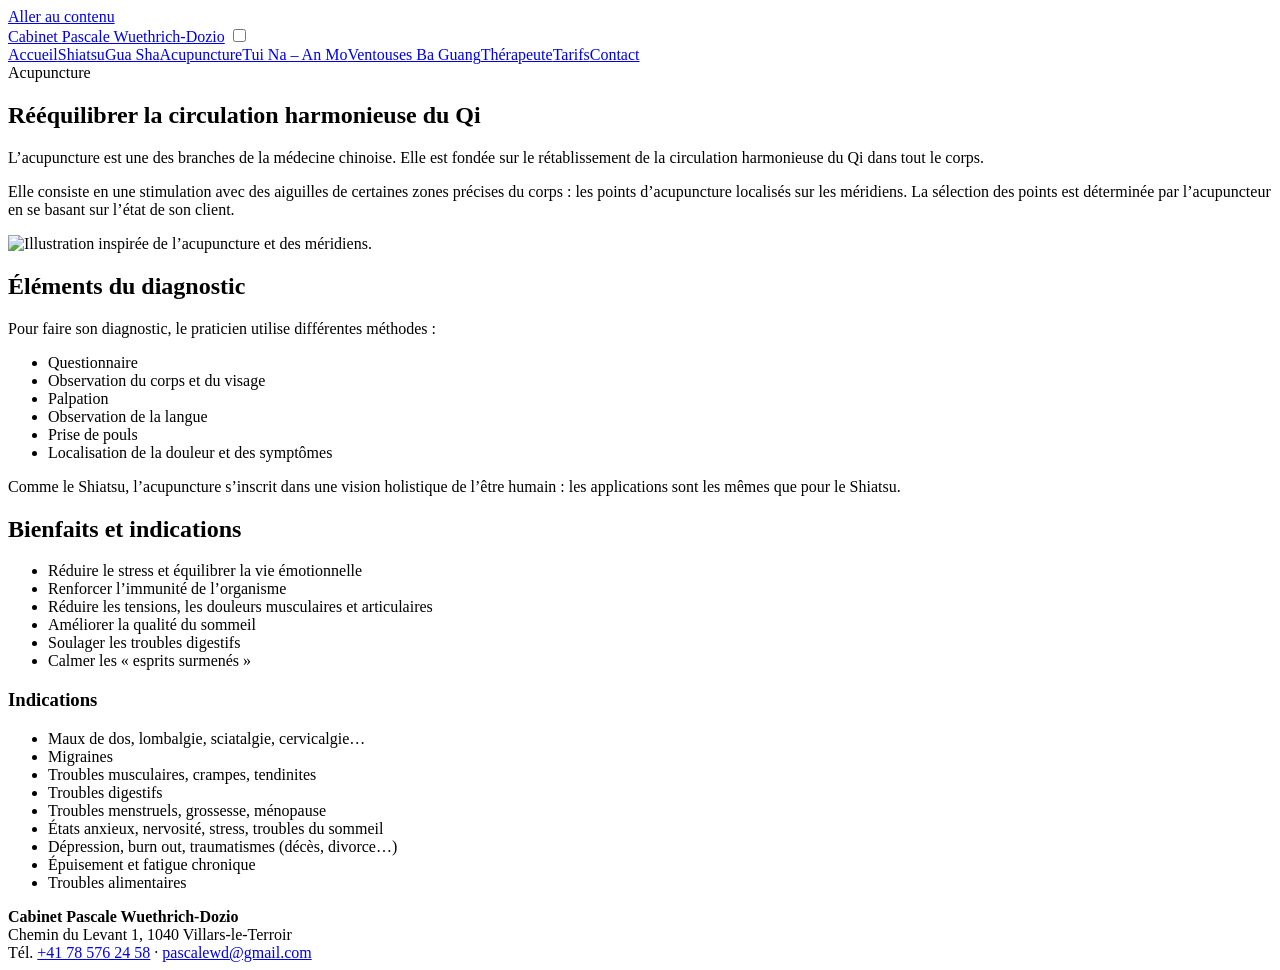
==== acupuncture.html @ 0ac2036c "Add files via upload" ====
<!DOCTYPE html>
<html lang="fr">
<head>
    <meta charset="UTF-8">
    <meta name="viewport" content="width=device-width, initial-scale=1.0">
    <meta name="description" content="Acupuncture : harmoniser le Qi grâce aux méridiens">
    <title>Acupuncture · La Voie du Toucher</title>
    <link href="css/styles.css" rel="stylesheet" />
</head>
<body>
  
<a class="skip-link" href="#contenu">Aller au contenu</a>
<header class="site-header">
  <div class="container navbar">
    <a class="brand" href="index.html">Cabinet <span>Pascale Wuethrich-Dozio</span></a>
    <input type="checkbox" id="nav-toggle" class="nav-toggle" aria-label="Ouvrir le menu">
    <label for="nav-toggle" class="nav-toggle-label" aria-hidden="true"><span></span></label>
    <nav class="nav-menu" aria-label="Navigation principale">
      <a href="index.html" class="">Accueil</a><a href="shiatsu.html" class="">Shiatsu</a><a href="gua-sha.html" class="">Gua Sha</a><a href="acupuncture.html" class="active">Acupuncture</a><a href="tui-na.html" class="">Tui Na – An Mo</a><a href="ventouses.html" class="">Ventouses Ba Guang</a><a href="therapeute.html" class="">Thérapeute</a><a href="tarifs.html" class="">Tarifs</a><a href="contact.html" class="">Contact</a>
    </nav>
  </div>
</header>

  <main id="contenu">
    
<section class="page-banner">
  <div class="container two-col">
    <div class="card">
      <span class="eyebrow">Acupuncture</span>
      <h1>Rééquilibrer la circulation harmonieuse du Qi</h1>
      <p>L’acupuncture est une des branches de la médecine chinoise. Elle est fondée sur le rétablissement de la circulation harmonieuse du Qi dans tout le corps.</p>
      <p>Elle consiste en une stimulation avec des aiguilles de certaines zones précises du corps : les points d’acupuncture localisés sur les méridiens. La sélection des points est déterminée par l’acupuncteur en se basant sur l’état de son client.</p>
    </div>
    <div class="content-visual">
      <img src="images/acupuncture.svg" alt="Illustration inspirée de l’acupuncture et des méridiens.">
    </div>
  </div>
</section>
<section class="section">
  <div class="container two-col">
    <div class="card">
      <h2>Éléments du diagnostic</h2>
      <p>Pour faire son diagnostic, le praticien utilise différentes méthodes :</p>
      <ul>
        <li>Questionnaire</li>
        <li>Observation du corps et du visage</li>
        <li>Palpation</li>
        <li>Observation de la langue</li>
        <li>Prise de pouls</li>
        <li>Localisation de la douleur et des symptômes</li>
      </ul>
      <p>Comme le Shiatsu, l’acupuncture s’inscrit dans une vision holistique de l’être humain : les applications sont les mêmes que pour le Shiatsu.</p>
    </div>
    <div class="card">
      <h2>Bienfaits et indications</h2>
      <ul>
        <li>Réduire le stress et équilibrer la vie émotionnelle</li>
        <li>Renforcer l’immunité de l’organisme</li>
        <li>Réduire les tensions, les douleurs musculaires et articulaires</li>
        <li>Améliorer la qualité du sommeil</li>
        <li>Soulager les troubles digestifs</li>
        <li>Calmer les « esprits surmenés »</li>
      </ul>
      <h3>Indications</h3>
      <ul>
        <li>Maux de dos, lombalgie, sciatalgie, cervicalgie…</li>
        <li>Migraines</li>
        <li>Troubles musculaires, crampes, tendinites</li>
        <li>Troubles digestifs</li>
        <li>Troubles menstruels, grossesse, ménopause</li>
        <li>États anxieux, nervosité, stress, troubles du sommeil</li>
        <li>Dépression, burn out, traumatismes (décès, divorce…)</li>
        <li>Épuisement et fatigue chronique</li>
        <li>Troubles alimentaires</li>
      </ul>
    </div>
  </div>
</section>

  </main>
  
<footer class="site-footer">
  <div class="container">
    <div class="footer-card card small-card">
      <div>
        <strong>Cabinet Pascale Wuethrich-Dozio</strong><br>
        Chemin du Levant 1, 1040 Villars-le-Terroir<br>
        Tél. <a href="tel:+41785762458">+41 78 576 24 58</a> · <a href="mailto:pascalewd@gmail.com">pascalewd@gmail.com</a>
      </div>
      <!--<div class="badge">Site statique · HTML + CSS · Responsive</div>-->
    </div>
  </div>
</footer>

</body>
</html>
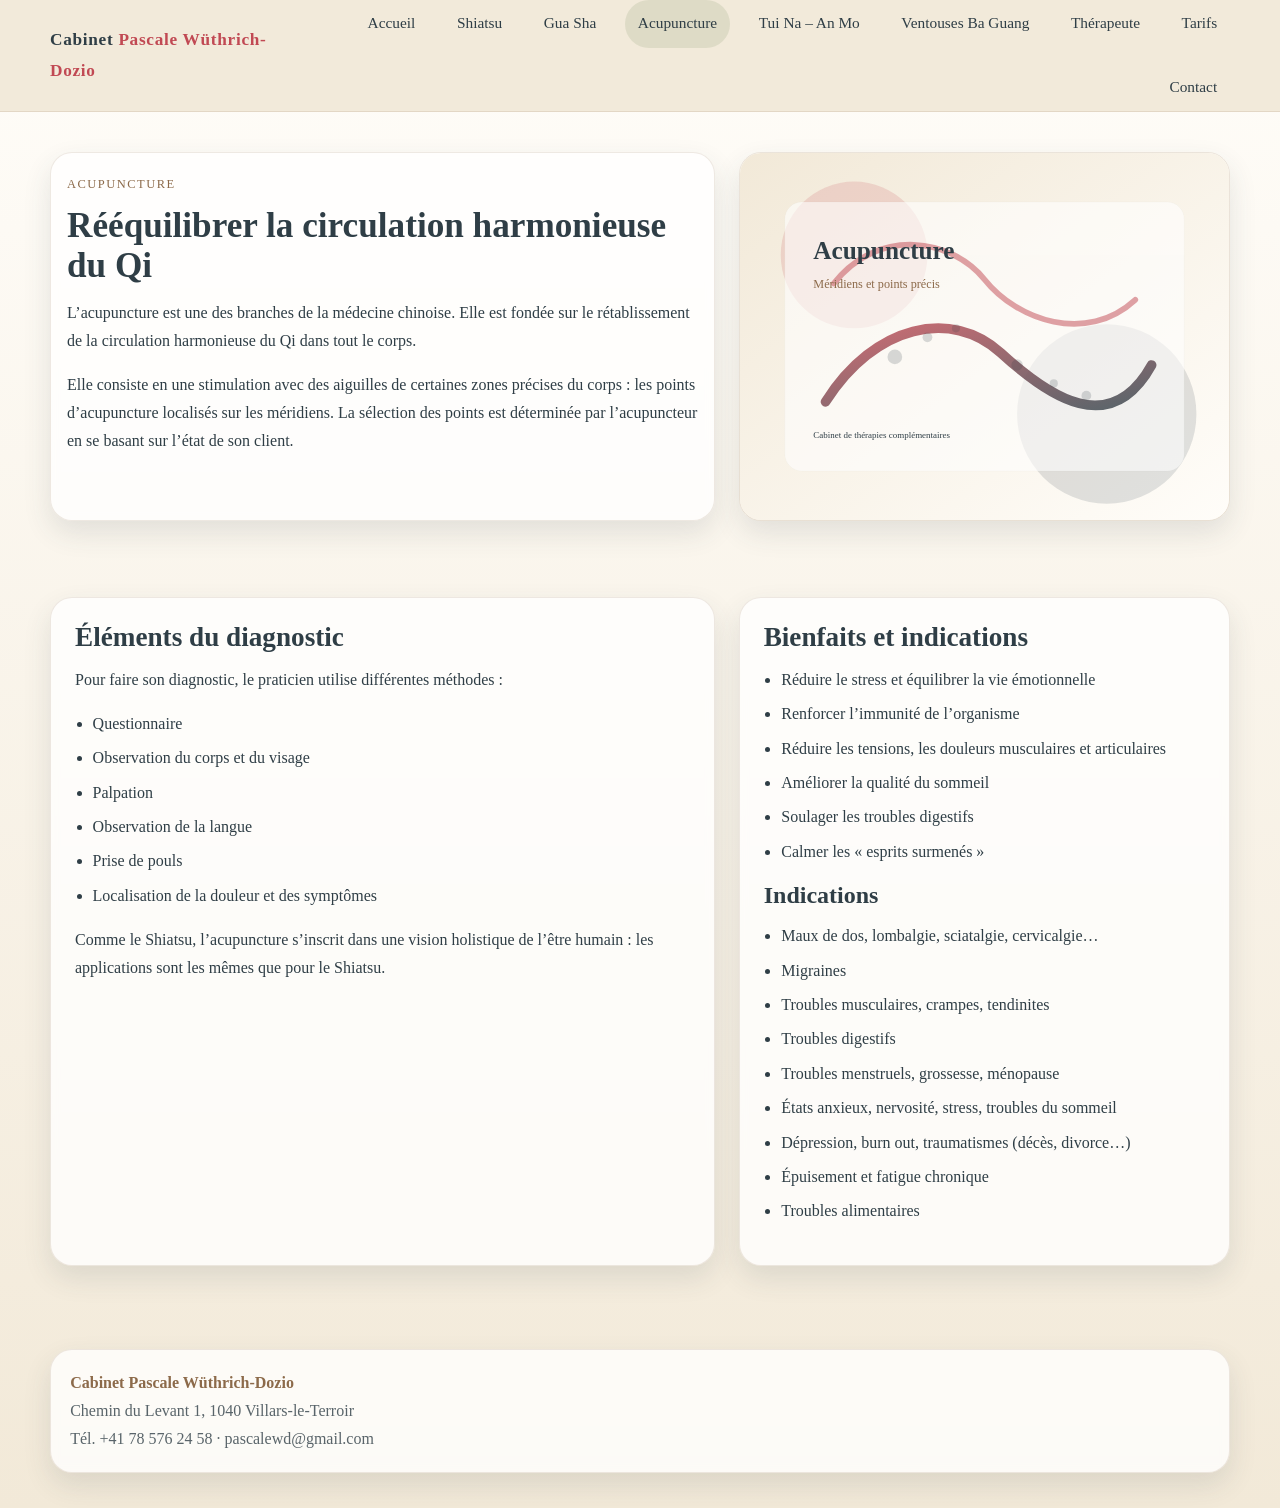
==== commit 0d8c8dd5: "Wüthrich and css change Wuethrich to Wüthrich change css H1 and H2 with comments" ====
--- a/acupuncture.html
+++ b/acupuncture.html
@@ -12,7 +12,7 @@
 <a class="skip-link" href="#contenu">Aller au contenu</a>
 <header class="site-header">
   <div class="container navbar">
-    <a class="brand" href="index.html">Cabinet <span>Pascale Wuethrich-Dozio</span></a>
+    <a class="brand" href="index.html">Cabinet <span>Pascale Wüthrich-Dozio</span></a>
     <input type="checkbox" id="nav-toggle" class="nav-toggle" aria-label="Ouvrir le menu">
     <label for="nav-toggle" class="nav-toggle-label" aria-hidden="true"><span></span></label>
     <nav class="nav-menu" aria-label="Navigation principale">
@@ -83,7 +83,7 @@
   <div class="container">
     <div class="footer-card card small-card">
       <div>
-        <strong>Cabinet Pascale Wuethrich-Dozio</strong><br>
+        <strong>Cabinet Pascale Wüthrich-Dozio</strong><br>
         Chemin du Levant 1, 1040 Villars-le-Terroir<br>
         Tél. <a href="tel:+41785762458">+41 78 576 24 58</a> · <a href="mailto:pascalewd@gmail.com">pascalewd@gmail.com</a>
       </div>
--- a/css/styles.css
+++ b/css/styles.css
@@ -0,0 +1,349 @@
+
+:root {
+  --sage: #A3B18A;
+  --beige: #F2E9D8;
+  --earth: #8C6A4A;
+  --red: #C14953;
+  --ink: #2F3E46;
+  --white: #fffdf9;
+  --shadow: 0 12px 28px rgba(47, 62, 70, 0.12);
+  --radius: 22px;
+  --max: 1180px;
+}
+
+* { box-sizing: border-box; }
+html { scroll-behavior: smooth; }
+body {
+  margin: 0;
+  font-family: Georgia, 'Times New Roman', serif;
+  color: var(--ink);
+  background: linear-gradient(180deg, #fffdf9 0%, var(--beige) 100%);
+  line-height: 1.75;
+}
+img { max-width: 100%; display: block; }
+a { color: inherit; text-decoration: none; }
+a:hover { color: var(--red); }
+.container { width: min(100% - 2rem, var(--max)); margin-inline: auto; }
+.section { padding: 3.75rem 0; }
+.card {
+  background: rgba(255,255,255,0.78);
+  backdrop-filter: blur(4px);
+  border: 1px solid rgba(140,106,74,0.15);
+  border-radius: var(--radius);
+  padding: 1.5rem;
+  box-shadow: var(--shadow);
+}
+.small-card { padding: 1.2rem; }
+.eyebrow {
+  display: inline-block;
+  text-transform: uppercase;
+  letter-spacing: 0.12em;
+  font-size: 0.78rem;
+  color: var(--earth);
+  margin-bottom: 0.6rem;
+}
+h1, h2, h3, h4 {
+  line-height: 1.15;
+  margin: 0 0 0.8rem;
+  color: var(--ink);
+}
+/*h1 { font-size: clamp(2.2rem, 4vw, 4.3rem); }*/
+h1 { font-size: clamp(2.2rem, 2vw, 3.5rem); }
+
+/*h2 { font-size: clamp(1.7rem, 3vw, 2.5rem); }*/
+
+h2 { font-size: clamp(1.7rem, 2vw, 2rem); }
+
+h3 { font-size: clamp(1.15rem, 2vw, 1.5rem); }
+p { margin: 0 0 1rem; }
+ul { padding-left: 1.1rem; margin: 0.6rem 0 1rem; }
+li + li { margin-top: 0.4rem; }
+strong { color: var(--earth); }
+
+.site-header {
+  position: sticky;
+  top: 0;
+  z-index: 20;
+  background: rgba(242, 233, 216, 0.94);
+  border-bottom: 1px solid rgba(140,106,74,0.15);
+  backdrop-filter: blur(10px);
+}
+.navbar {
+  display: flex;
+  align-items: center;
+  justify-content: space-between;
+  gap: 1rem;
+  min-height: 78px;
+}
+.brand {
+  font-size: 1.08rem;
+  font-weight: 700;
+  letter-spacing: 0.04em;
+}
+.brand span { color: var(--red); }
+.nav-toggle { display: none; }
+.nav-toggle-label {
+  display: none;
+  width: 48px;
+  height: 48px;
+  border-radius: 50%;
+  background: var(--sage);
+  align-items: center;
+  justify-content: center;
+  cursor: pointer;
+}
+.nav-toggle-label span,
+.nav-toggle-label span::before,
+.nav-toggle-label span::after {
+  display: block;
+  width: 22px;
+  height: 2px;
+  background: var(--ink);
+  position: relative;
+  transition: 0.25s ease;
+}
+.nav-toggle-label span::before,
+.nav-toggle-label span::after {
+  content: '';
+  position: absolute;
+  left: 0;
+}
+.nav-toggle-label span::before { top: -7px; }
+.nav-toggle-label span::after { top: 7px; }
+.nav-menu {
+  display: flex;
+  align-items: center;
+  gap: 1rem;
+  flex-wrap: wrap;
+  justify-content: flex-end;
+}
+.nav-menu a {
+  padding: 0.65rem 0.8rem;
+  border-radius: 999px;
+  font-size: 0.96rem;
+}
+.nav-menu a.active,
+.nav-menu a:hover {
+  background: rgba(163,177,138,0.25);
+}
+
+.hero {
+  padding: 4.5rem 0 3rem;
+}
+.hero-grid,
+.two-col,
+.contact-grid,
+.bio-grid,
+.tarif-grid {
+  display: grid;
+  grid-template-columns: 1.15fr 0.85fr;
+  gap: 1.5rem;
+  align-items: stretch;
+}
+.hero-grid .hero-copy,
+.hero-grid .hero-visual,
+.two-col > *,
+.contact-grid > *,
+.bio-grid > *,
+.tarif-grid > * { min-width: 0; }
+.hero-copy .intro {
+  font-size: 1.12rem;
+  color: rgba(47, 62, 70, 0.9);
+}
+.hero-actions {
+  display: flex;
+  flex-wrap: wrap;
+  gap: 0.8rem;
+  margin-top: 1.5rem;
+}
+.btn {
+  display: inline-flex;
+  align-items: center;
+  justify-content: center;
+  gap: 0.5rem;
+  padding: 0.95rem 1.25rem;
+  border-radius: 999px;
+  border: 1px solid transparent;
+  transition: transform 0.2s ease, background 0.2s ease, color 0.2s ease;
+}
+.btn:hover { transform: translateY(-1px); }
+.btn-primary {
+  background: var(--red);
+  color: white;
+}
+.btn-secondary {
+  background: rgba(163,177,138,0.22);
+  border-color: rgba(47,62,70,0.1);
+}
+.hero-visual img,
+.page-banner img,
+.content-visual img {
+  width: 100%;
+  aspect-ratio: 4 / 3;
+  object-fit: cover;
+  border-radius: var(--radius);
+  box-shadow: var(--shadow);
+  border: 1px solid rgba(140,106,74,0.16);
+}
+.page-banner {
+  padding: 2.5rem 0 1rem;
+}
+.page-banner .card {
+  padding: 1rem;
+}
+.quote-box {
+  border-left: 5px solid var(--red);
+  padding-left: 1rem;
+  font-style: italic;
+}
+.grid-cards {
+  display: grid;
+  grid-template-columns: repeat(3, minmax(0, 1fr));
+  gap: 1rem;
+}
+.practice-card {
+  display: flex;
+  flex-direction: column;
+  gap: 0.6rem;
+  height: 100%;
+}
+.practice-card p { flex-grow: 1; }
+.practice-card .link-arrow {
+  color: var(--red);
+  font-weight: 700;
+}
+.list-columns {
+  display: grid;
+  grid-template-columns: repeat(2, minmax(0, 1fr));
+  gap: 1rem;
+}
+.notice {
+  padding: 1rem 1.1rem;
+  background: rgba(193,73,83,0.08);
+  border-left: 4px solid var(--red);
+  border-radius: 16px;
+}
+.timeline {
+  display: grid;
+  gap: 1rem;
+}
+.timeline-item {
+  padding: 1rem 1.15rem;
+  border-radius: 18px;
+  background: rgba(163,177,138,0.14);
+  border: 1px solid rgba(163,177,138,0.35);
+}
+.info-list {
+  display: grid;
+  gap: 0.8rem;
+}
+.info-row {
+  display: grid;
+  grid-template-columns: 130px 1fr;
+  gap: 1rem;
+  padding: 0.9rem 0;
+  border-bottom: 1px solid rgba(140,106,74,0.15);
+}
+.info-row:last-child { border-bottom: none; }
+.tarif-box {
+  padding: 1.4rem;
+  border-radius: var(--radius);
+  background: linear-gradient(135deg, rgba(163,177,138,0.26), rgba(242,233,216,0.72));
+  border: 1px solid rgba(140,106,74,0.12);
+}
+.form-grid {
+  display: grid;
+  grid-template-columns: repeat(2, minmax(0, 1fr));
+  gap: 1rem;
+}
+label {
+  display: block;
+  font-weight: 700;
+  margin-bottom: 0.45rem;
+}
+input, textarea {
+  width: 100%;
+  padding: 0.95rem 1rem;
+  border-radius: 16px;
+  border: 1px solid rgba(140,106,74,0.28);
+  background: rgba(255,255,255,0.85);
+  color: var(--ink);
+  font: inherit;
+}
+textarea {
+  min-height: 180px;
+  resize: vertical;
+}
+form .full { grid-column: 1 / -1; }
+.site-footer {
+  padding: 1.4rem 0 2.2rem;
+  color: rgba(47,62,70,0.8);
+}
+.site-footer .footer-card {
+  display: flex;
+  justify-content: space-between;
+  gap: 1rem;
+  flex-wrap: wrap;
+  align-items: center;
+}
+.badge {
+  display: inline-flex;
+  align-items: center;
+  gap: 0.4rem;
+  border-radius: 999px;
+  background: rgba(163,177,138,0.2);
+  padding: 0.55rem 0.8rem;
+  font-size: 0.92rem;
+}
+.skip-link {
+  position: absolute;
+  left: -999px;
+  top: auto;
+}
+.skip-link:focus {
+  left: 1rem;
+  top: 1rem;
+  z-index: 50;
+  background: white;
+  padding: 0.8rem 1rem;
+  border-radius: 12px;
+}
+
+@media (max-width: 980px) {
+  .hero-grid, .two-col, .contact-grid, .bio-grid, .tarif-grid {
+    grid-template-columns: 1fr;
+  }
+  .grid-cards { grid-template-columns: repeat(2, minmax(0,1fr)); }
+}
+
+@media (max-width: 760px) {
+  .navbar { min-height: 72px; }
+  .nav-toggle-label { display: inline-flex; }
+  .nav-menu {
+    position: absolute;
+    left: 1rem;
+    right: 1rem;
+    top: 80px;
+    background: rgba(242,233,216,0.98);
+    border: 1px solid rgba(140,106,74,0.15);
+    box-shadow: var(--shadow);
+    border-radius: 24px;
+    padding: 1rem;
+    display: none;
+    flex-direction: column;
+    align-items: stretch;
+  }
+  .nav-menu a { text-align: center; }
+  .nav-toggle:checked ~ .nav-menu { display: flex; }
+  .nav-toggle:checked + .nav-toggle-label span { background: transparent; }
+  .nav-toggle:checked + .nav-toggle-label span::before { top: 0; transform: rotate(45deg); }
+  .nav-toggle:checked + .nav-toggle-label span::after { top: 0; transform: rotate(-45deg); }
+  .grid-cards, .list-columns, .form-grid { grid-template-columns: 1fr; }
+  .info-row { grid-template-columns: 1fr; gap: 0.4rem; }
+  .hero { padding-top: 3rem; }
+}
+
+@media (prefers-reduced-motion: reduce) {
+  html { scroll-behavior: auto; }
+  .btn, .nav-toggle-label span, .nav-toggle-label span::before, .nav-toggle-label span::after { transition: none; }
+}
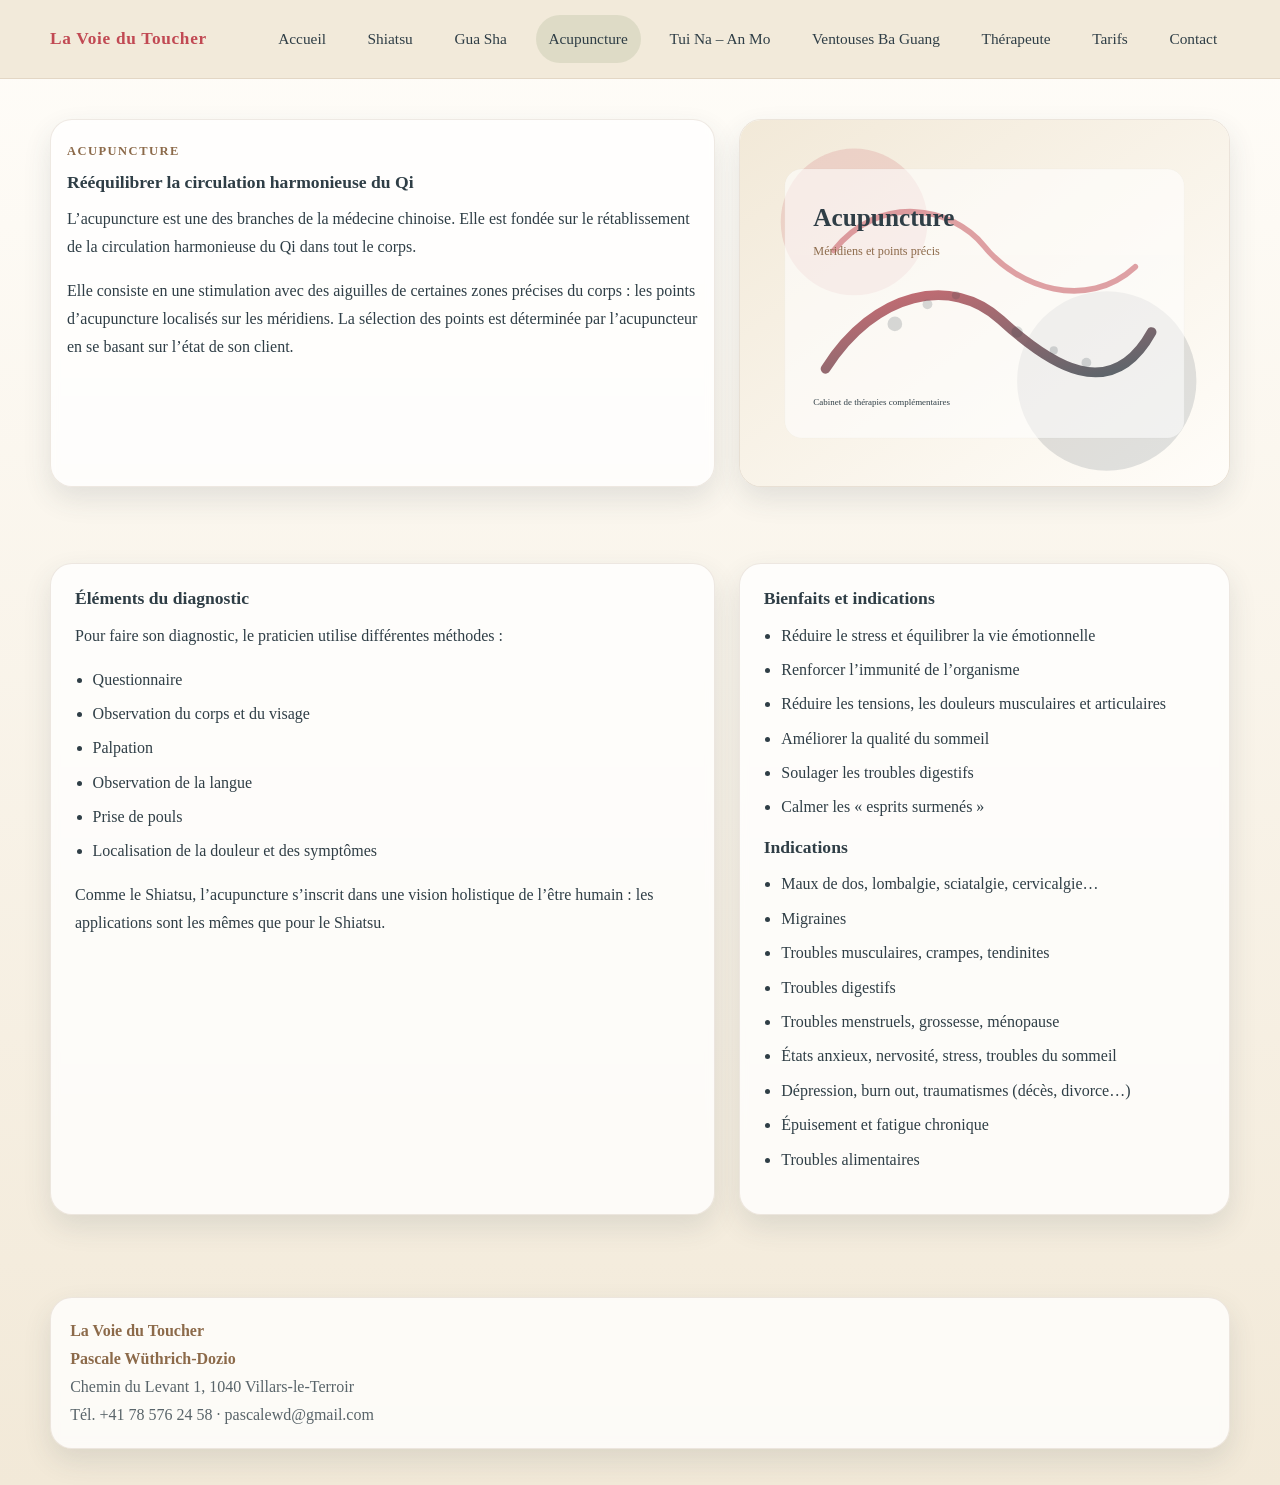
==== commit 4f3928bc: "new website" ====
--- a/acupuncture.html
+++ b/acupuncture.html
@@ -12,8 +12,7 @@
 <a class="skip-link" href="#contenu">Aller au contenu</a>
 <header class="site-header">
   <div class="container navbar">
-    <a class="brand" href="index.html">Cabinet <span>Pascale Wüthrich-Dozio</span></a>
-    <input type="checkbox" id="nav-toggle" class="nav-toggle" aria-label="Ouvrir le menu">
+    <a class="brand" href="index.html"><span>La Voie du Toucher</span></a>    <input type="checkbox" id="nav-toggle" class="nav-toggle" aria-label="Ouvrir le menu">
     <label for="nav-toggle" class="nav-toggle-label" aria-hidden="true"><span></span></label>
     <nav class="nav-menu" aria-label="Navigation principale">
       <a href="index.html" class="">Accueil</a><a href="shiatsu.html" class="">Shiatsu</a><a href="gua-sha.html" class="">Gua Sha</a><a href="acupuncture.html" class="active">Acupuncture</a><a href="tui-na.html" class="">Tui Na – An Mo</a><a href="ventouses.html" class="">Ventouses Ba Guang</a><a href="therapeute.html" class="">Thérapeute</a><a href="tarifs.html" class="">Tarifs</a><a href="contact.html" class="">Contact</a>
@@ -26,8 +25,8 @@
 <section class="page-banner">
   <div class="container two-col">
     <div class="card">
-      <span class="eyebrow">Acupuncture</span>
-      <h1>Rééquilibrer la circulation harmonieuse du Qi</h1>
+      <span class="eyebrow"><strong>Acupuncture</strong></span>
+      <h4>Rééquilibrer la circulation harmonieuse du Qi</h4>
       <p>L’acupuncture est une des branches de la médecine chinoise. Elle est fondée sur le rétablissement de la circulation harmonieuse du Qi dans tout le corps.</p>
       <p>Elle consiste en une stimulation avec des aiguilles de certaines zones précises du corps : les points d’acupuncture localisés sur les méridiens. La sélection des points est déterminée par l’acupuncteur en se basant sur l’état de son client.</p>
     </div>
@@ -39,7 +38,7 @@
 <section class="section">
   <div class="container two-col">
     <div class="card">
-      <h2>Éléments du diagnostic</h2>
+      <h4>Éléments du diagnostic</h4>
       <p>Pour faire son diagnostic, le praticien utilise différentes méthodes :</p>
       <ul>
         <li>Questionnaire</li>
@@ -52,7 +51,7 @@
       <p>Comme le Shiatsu, l’acupuncture s’inscrit dans une vision holistique de l’être humain : les applications sont les mêmes que pour le Shiatsu.</p>
     </div>
     <div class="card">
-      <h2>Bienfaits et indications</h2>
+      <h4>Bienfaits et indications</h4>
       <ul>
         <li>Réduire le stress et équilibrer la vie émotionnelle</li>
         <li>Renforcer l’immunité de l’organisme</li>
@@ -61,7 +60,7 @@
         <li>Soulager les troubles digestifs</li>
         <li>Calmer les « esprits surmenés »</li>
       </ul>
-      <h3>Indications</h3>
+      <h4>Indications</h4>
       <ul>
         <li>Maux de dos, lombalgie, sciatalgie, cervicalgie…</li>
         <li>Migraines</li>
@@ -83,7 +82,7 @@
   <div class="container">
     <div class="footer-card card small-card">
       <div>
-        <strong>Cabinet Pascale Wüthrich-Dozio</strong><br>
+        <strong>La Voie du Toucher<br>Pascale Wüthrich-Dozio</strong><br>
         Chemin du Levant 1, 1040 Villars-le-Terroir<br>
         Tél. <a href="tel:+41785762458">+41 78 576 24 58</a> · <a href="mailto:pascalewd@gmail.com">pascalewd@gmail.com</a>
       </div>
--- a/css/styles.css
+++ b/css/styles.css
@@ -42,13 +42,13 @@
   color: var(--earth);
   margin-bottom: 0.6rem;
 }
-h1, h2, h3, h4 {
+h4, h2, h3, h4 {
   line-height: 1.15;
   margin: 0 0 0.8rem;
   color: var(--ink);
 }
-/*h1 { font-size: clamp(2.2rem, 4vw, 4.3rem); }*/
-h1 { font-size: clamp(2.2rem, 2vw, 3.5rem); }
+/*h4 { font-size: clamp(2.2rem, 4vw, 4.3rem); }*/
+h4 { font-size: clamp(1.1rem, 1vw, 1.7rem); }
 
 /*h2 { font-size: clamp(1.7rem, 3vw, 2.5rem); }*/
 
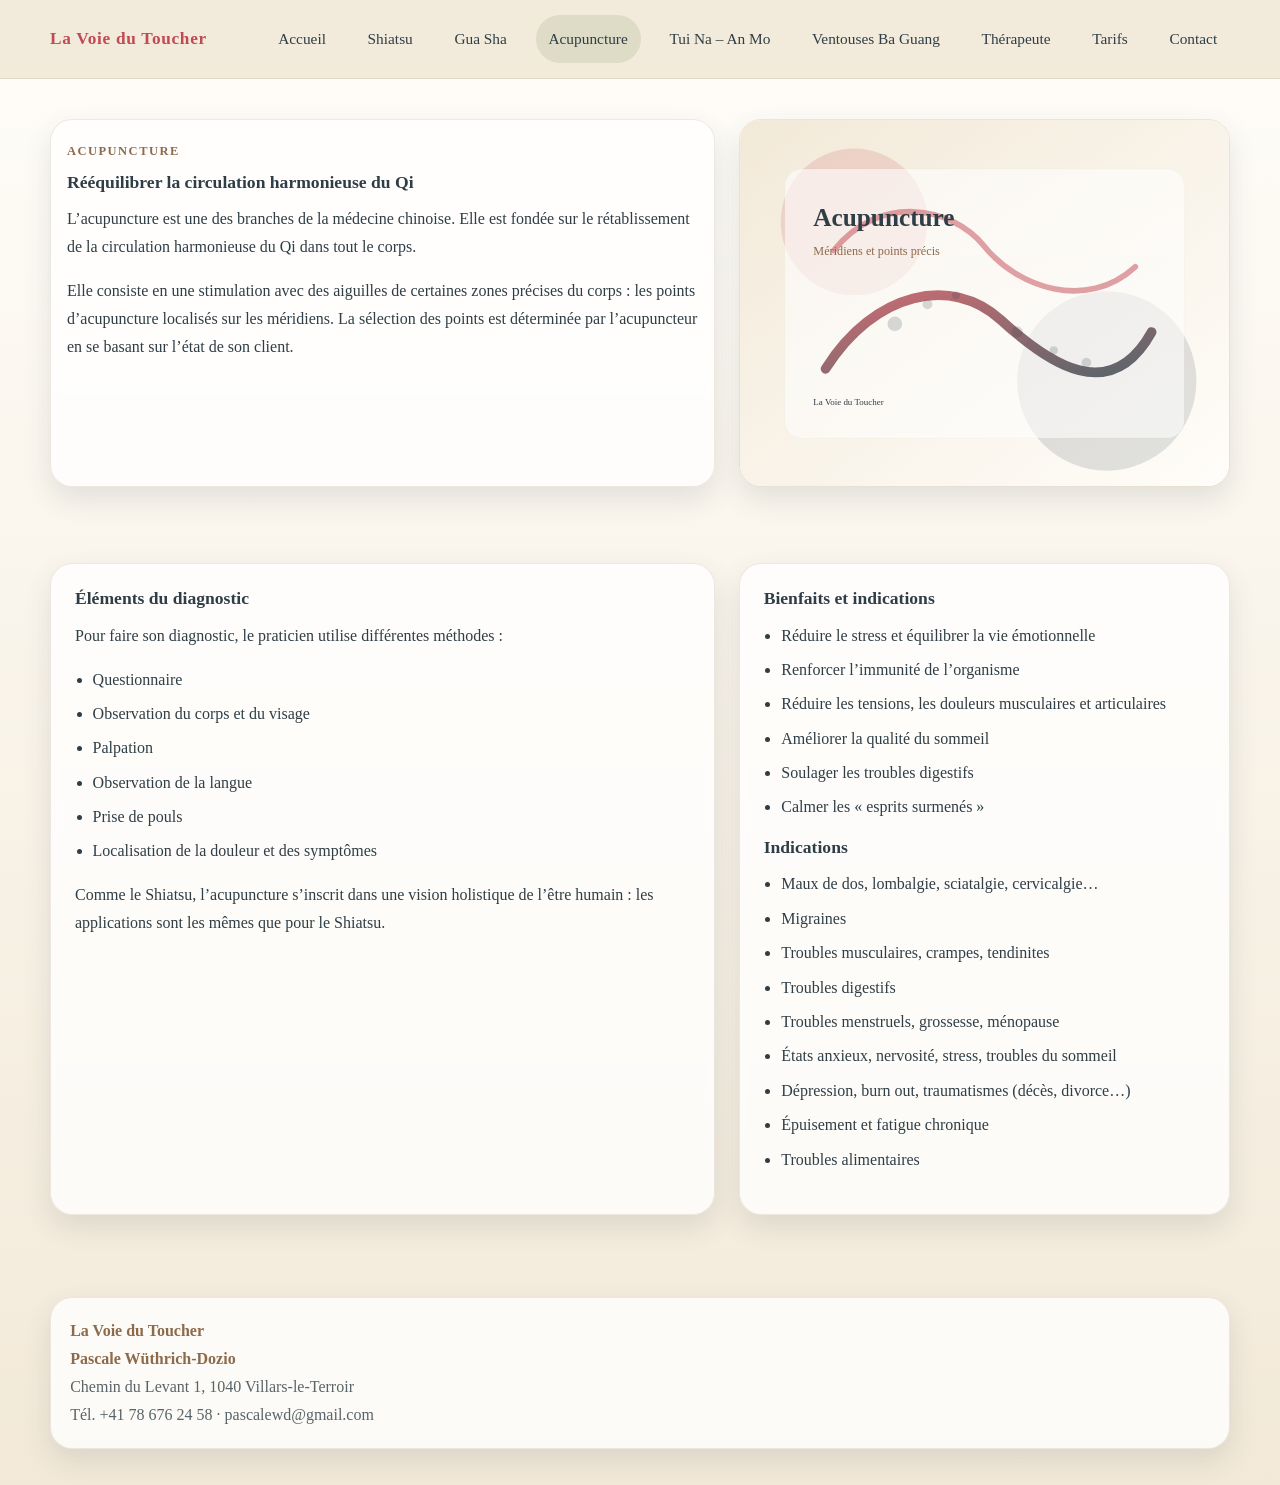
==== commit c34d7883: "Update phone number across all HTML pages Updated the displayed phone number from +41 78 576 24 58 t" ====
--- a/acupuncture.html
+++ b/acupuncture.html
@@ -84,7 +84,7 @@
       <div>
         <strong>La Voie du Toucher<br>Pascale Wüthrich-Dozio</strong><br>
         Chemin du Levant 1, 1040 Villars-le-Terroir<br>
-        Tél. <a href="tel:+41785762458">+41 78 576 24 58</a> · <a href="mailto:pascalewd@gmail.com">pascalewd@gmail.com</a>
+        Tél. <a href="tel:+41786762458">+41 78 676 24 58</a> · <a href="mailto:pascalewd@gmail.com">pascalewd@gmail.com</a>
       </div>
       <!--<div class="badge">Site statique · HTML + CSS · Responsive</div>-->
     </div>
